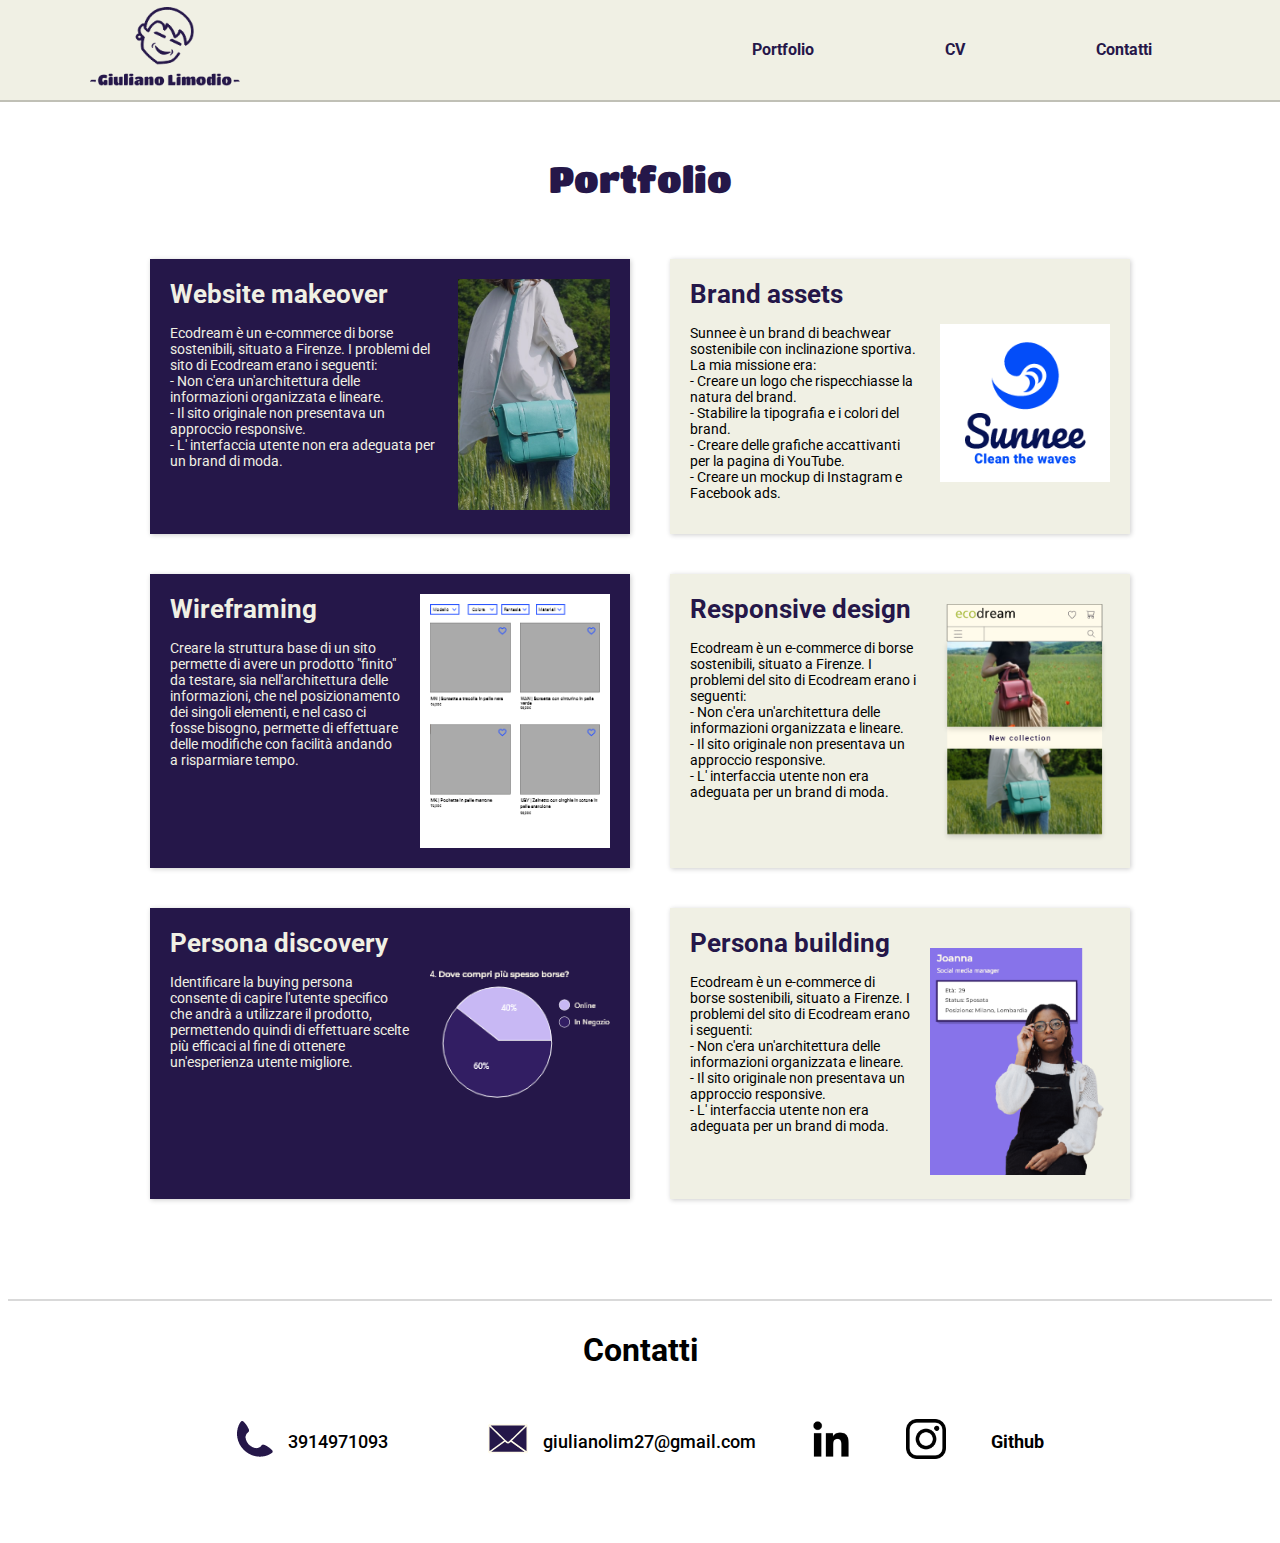
==== portfolio/index.html @ 0526e44e "Update index.html" ====
<!DOCTYPE html>
<html>
  <head>
    <link rel="stylesheet" href="/css/header.css">
    <link rel="stylesheet" href="/css/general.css">
    <link rel="stylesheet" href="/css/footer.css">
    <link rel="stylesheet" href="/css/portfolio.css">
    <link rel="preconnect" href="https://fonts.googleapis.com">
    <link rel="preconnect" href="https://fonts.gstatic.com" crossorigin>
    <link href="https://fonts.googleapis.com/css2?family=Roboto:wght@400;700&family=Titan+One&display=swap" rel="stylesheet"><link rel="preconnect" href="https://fonts.googleapis.com">
    <link rel="preconnect" href="https://fonts.gstatic.com" crossorigin>
    <link href="https://fonts.googleapis.com/css2?family=Roboto:wght@400;700&family=Titan+One&display=swap" rel="stylesheet">
    <meta property="og:title" content="Giuliano Limodio - UX/UI designer" />
    <meta property="og:type" content="Website" />
    <meta property="og:url" content="https://giulianolim.github.io" />
    <meta property="og:image" content="https://giulianolim.github.io/assets/images/foto-copertina.jpg" />
    <link rel="icon" type="image/x-icon" href="/assets/icons/favicon.ico">
  </head>
  <body>
    <header>
      <div>
        <a href="/index.html">
        <img class="logo-header" src="/assets/images/logo.png" alt="Logo">
        </a>
      </div>
      <nav>
        <a href="/portfolio">
        <div class="nav-bar">
          Portfolio
        </div>
      </a>
        <a href="/assets/files/curriculum.pdf" rel="noopener" target="_blank">
        <div class="nav-bar">
          CV
        </div>
        </a>
        <a href="#bottom">
        <div class="nav-bar">
          Contatti
        </div> 
        </a> 
      </nav>
    </header>
      
    <div class="title-big">
      Portfolio
    </div>

    <div class="portfolio-grid">

      <div class="purple-item">
        <div class="overlay">
          <a href="/assets/files/Progetto User Interface 1 di Giuliano Limodio.pdf" rel="noopener" target="_blank">
            <button class="button-1">
              Visualizza progetto
            </button>
          </a>          
      </div>
        <div class="purple-item-text">
          <div class="title-medium">
            Website makeover
          </div>
          <div class="description">
            <p>
              Ecodream è un e-commerce di borse sostenibili, situato a Firenze.
              I problemi del sito di Ecodream erano i seguenti:
              <br />- Non c'era un'architettura delle informazioni organizzata e lineare.
              <br />- Il sito originale non presentava un approccio responsive.
              <br />- L' interfaccia utente non era adeguata per un brand di moda.
            </p>
          </div>
        </div>
        <div class="img-holder">
          <img src="/assets/images/copertina-ecodream.png" alt="Copertina progetto Ecodream">
        </div>
      </div>

      <div class="white-item">
        <div class="overlay">
          <a href="/assets/files/Progetto grafica UXUI di Giuliano Limodio.pdf" rel="noopener" target="_blank">
            <button class="button-1">
              Visualizza progetto
            </button>
          </a>          
      </div>
        <div class="white-item-text">
          <div class="title-medium">
            Brand assets
          </div>
          <div class="description">
            <p>
                Sunnee è un brand di beachwear 
                sostenibile con inclinazione 
                sportiva. 
                <br />La mia missione era:  
                <br /> - Creare un logo che rispecchiasse 
                la natura del brand.
                <br /> - Stabilire la tipografia e i colori del 
                brand.
                <br /> - Creare delle grafiche accattivanti 
                per la pagina di YouTube. 
                <br /> - Creare un mockup di Instagram e 
                Facebook ads. 

            </p>
          </div>
        </div>
        <div class="img-sunnee">
          <img src="/assets/images/copertina-sunnee.png" alt="Copertina progetto Sunnee">
        </div>
      </div>      

      <div class="purple-item">
        <div class="overlay">
          <a href="/assets/files/Progetto Wireframing 1 di Giuliano Limodio.pdf" rel="noopener" target="_blank">
            <button class="button-1">
              Visualizza progetto
            </button>
          </a>          
      </div>
        <div class="purple-item-text">
            <div class="title-medium">
              Wireframing
            </div>
          <div class="description">
            Creare la struttura base di un sito permette di avere 
            un prodotto "finito" da testare, sia nell'architettura 
            delle informazioni, che nel posizionamento dei singoli  
            elementi, e nel caso ci fosse bisogno, permette di 
            effettuare delle modifiche con facilità andando a 
            risparmiare tempo. 
          </div>
        </div>
        <div class="img-wireframes">
          <img src="/assets/images/copertina-wireframes.png" alt="Copertina progetto Wireframes">
        </div>
      </div>
      
      <div class="white-item">
        <div class="overlay">
          <a href="/assets/files/Progetto User Interface 2 di Giuliano Limodio.pdf" rel="noopener" target="_blank">
            <button class="button-1">
              Visualizza progetto
            </button>
          </a>          
      </div>
        <div class="white-item-text">
          <div class="title-medium">
            Responsive design
          </div>
          <div class="description">
            <p>
              Ecodream è un e-commerce di borse sostenibili, situato a Firenze.
              I problemi del sito di Ecodream erano i seguenti:
              <br />- Non c'era un'architettura delle informazioni organizzata e lineare.
              <br />- Il sito originale non presentava un approccio responsive.
              <br />- L' interfaccia utente non era adeguata per un brand di moda.
            </p>
          </div>
        </div>
        <div class="img-mobile">
          <img src="/assets/images/copertina-mobile.png" alt="Copertina progetto Ecodream mobile">
        </div>
      </div>
      
      <div class="purple-item">
        <div class="overlay">
          <a href="/assets/files/Progetto Discovery di Giuliano Limodio.pdf" rel="noopener" target="_blank">
            <button class="button-1">
              Visualizza progetto
            </button>
          </a>          
      </div>
        <div class="purple-item-text">
            <div class="title-medium">
              Persona discovery
            </div>
          <div class="description">
            Identificare la buying persona consente 
            di capire l'utente specifico che andrà a utilizzare 
            il prodotto, permettendo quindi di effettuare scelte 
            più efficaci al fine di ottenere un'esperienza utente 
            migliore.
          </div>
        </div>
        <div class="img-discovery1">
          <img src="/assets/images/copertina-discovery1.png" alt="Copertina progetto Discovery">
        </div>
      </div>

      <div class="white-item">
        <div class="overlay">
          <a href="/assets/files/Progetto Discovery 2 di Giuliano Limodio.pdf" rel="noopener" target="_blank">
            <button class="button-1">
              Visualizza progetto
            </button>
          </a>          
      </div>
        <div class="white-item-text">
          <div class="title-medium">
            Persona building
          </div>
          <div class="description">
            <p>
              Ecodream è un e-commerce di borse sostenibili, situato a Firenze.
              I problemi del sito di Ecodream erano i seguenti:
              <br />- Non c'era un'architettura delle informazioni organizzata e lineare.
              <br />- Il sito originale non presentava un approccio responsive.
              <br />- L' interfaccia utente non era adeguata per un brand di moda.
            </p>
          </div>
        </div>
        <div class="img-discovery2">
          <img src="/assets/images/copertina-discovery2.png" alt="Copertina progetto Discovery 2">
        </div>
      </div>

    </div>

    <a id="bottom"></a>
    <div class="footer">
      <div class="title-medium">
        Contatti
      </div>
      <div class="contacts">
        <div class="phone-number">
          <div>
            <img src="/assets/icons/icona-cell.png" alt="Cell icon">
          </div>
          <div>
           3914971093
          </div>
        </div>
        <div class="email-address">
          <div>
            <img src="/assets/icons/icona-mail.png" alt="mail icon">
          </div>
          <div>
             giulianolim27@gmail.com
          </div>
          <a href="https://www.linkedin.com/in/giuliano-limodio-9b87b124b/" rel="noopener" target="_blank">
            <img class="social-icon" src="/assets/icons/linkedin-icon.png" alt="Icona Linkedin">
          </a>
          <a href="https://www.instagram.com/giuliano_limodio/" rel="noopener" target="_blank">
            <img class="social-icon" src="/assets/icons/instagram-icon.png" alt="Icona Instagram">
          </a>
          <a class="github-link" href="https://github.com/GiulianoLim" rel="noopener" target="_blank">
            Github
          </a>
        </div>
      </div>
  </body>
</html>
---- css/header.css ----
header {
  display: flex;
  justify-content: space-between;
  align-items: center;
  height: 100px;
  background-color: rgb(240, 240, 228);
  position: fixed;
  width: 100%;
  top:0;
  left:0;
  border-bottom: 2px solid rgba(0, 0, 0, 0.2);
  z-index: 100;
}

header a:link,
header a:visited,
header a:hover,
header a:active {
  color: #251749;
  text-decoration: none;
}

nav {
  display: flex;
  justify-content: space-between;
  line-height: 100px;
  font-weight: 700;
  max-width: 400px;
  flex: 1;
  color: #251749;
  cursor: pointer;
  transition: color 0.15s;
  min-width: 180px;
  padding-right: 10%;
}

.nav-bar:hover {
  color: #3d2679;
}


.logo-header {
  width: 150px;
  padding-right: 150px;
  padding-left: 30%;
}
---- css/general.css ----
body { 
  font-family: Roboto, Arial;
  padding-top: 50px;
  background-color: rgb(240, 240, 228);
  margin-bottom: 80px;
}

p {
  margin: 0;
}


a {
  text-decoration: none;
}
---- css/footer.css ----
.footer .title-medium {
  font-size: 32px;
  display: flex;
  justify-content: center;
  margin-bottom: 50px;
 }
 
 .footer {
   padding-top: 30px;
   border-top: 2px solid rgba(0,0,0, 0.15)
 
 }
 .contacts {
   display: flex; 
   gap: 100px;
   align-items: center;
   justify-content: center;
 }
 
 .phone-number,
 .email-address {
   display: flex; 
   align-items: center;
   gap: 15px;
   font-size: 18px;
   font-weight: 500;
 }

 .social-icon {
  height: 40px;
  margin-left: 40px;
 }

 .github-link {
  margin-left: 30px;
  color: black;
  font-size: 18px;
  font-weight: 700;
 }
---- css/portfolio.css ----
body {
  background-color: white;
}

.portfolio-grid {
  display: grid;
  grid-template-columns: 1fr 1fr;
  justify-content: center;
  row-gap: 40px;
  column-gap: 40px;
  margin-left: 12%;
  margin-right: 12%; 
  margin-bottom: 100px;
}



@media screen and (max-width: 950px) {
  .portfolio-grid {
    grid-template-columns: 1fr;
  }
}

@media screen and (min-width: 1440px) {
  .portfolio-grid {
    grid-template-columns: 1fr 1fr 1fr;
  }
}


.title-big {
  font-family: titan one, roboto, arial;
  font-size: 36px;
  margin: 100px 0px 60px 0px;
  color: #251749;
  text-align: center;
}

.title-medium {
  font-size: 26px;
  font-weight: 700;
  margin-bottom: 16px;
}

.overlay {
  display: none;
}

.purple-item {
  display: flex;
  background-color: #251749;
  color: rgb(240, 240, 228);
  padding: 20px;
  gap: 20px;
  max-width: 500px;
  box-shadow: 1px 1px 5px rgba(0, 0, 0, 0.2);
  position: relative;
}


.purple-item:hover .overlay,
.white-item:hover .overlay {
  display: flex;
  align-items: center; 
  justify-content: center;
  position: absolute;
  top: 0;
  left: 0;
  right: 0;
  bottom: 0;
  background-color: rgba(0, 0, 0, 0.75);
  z-index: 99;

}

.purple-item:hover .button-1,
.white-item:hover .button-1 {
  padding: 12px 12px;
  border: none;
  background-color: #E85F5C;
  color: white;
  font-size: 16px;
  font-weight: 700;
  cursor: pointer;
}

.purple-item:hover .button-1:hover,
.white-item:hover .button-1:hover{
  background-color: #e74543;
}

.purple-item:hover .button-1:active,
.white-item:hover .button-1:active {
  background-color: #e73b38;
}

.purple-item-text {
  font-size: 14px;
  width: 400px; 
}

.purple-item img {
  width: 100%;
  max-width: 250px;
}


.white-item {
  display: flex;
  background-color: rgb(240, 240, 228);
  color: black;
  padding: 20px;
  gap: 20px;
  max-width: 500px;
  box-shadow: 1px 1px 5px rgba(0, 0, 0, 0.2);
  position: relative;
}

.white-item .title-medium {
  color: #251749;
}

.white-item-text {
  font-size: 14px;
  width: 400px; 
}

.white-item img {
  width: 100%;
  max-width: 250px;
}

.img-sunnee {
  width: 100%;
  max-width: 170px;
  margin-top: 45px;
}

.img-wireframes {
  padding: 10px;
  background-color: white;
  width: 100%;
  max-width: 170px;
}

.img-mobile {
  width: 100%;
  max-width: 170px;
  margin-top: 10px;
}

.img-discovery1 {
  margin-top: 40px;
  width: 100%;
  max-width: 180px;
}

.img-discovery2 {
  margin-top: 20px;
  width: 100%;
  max-width: 180px;
}
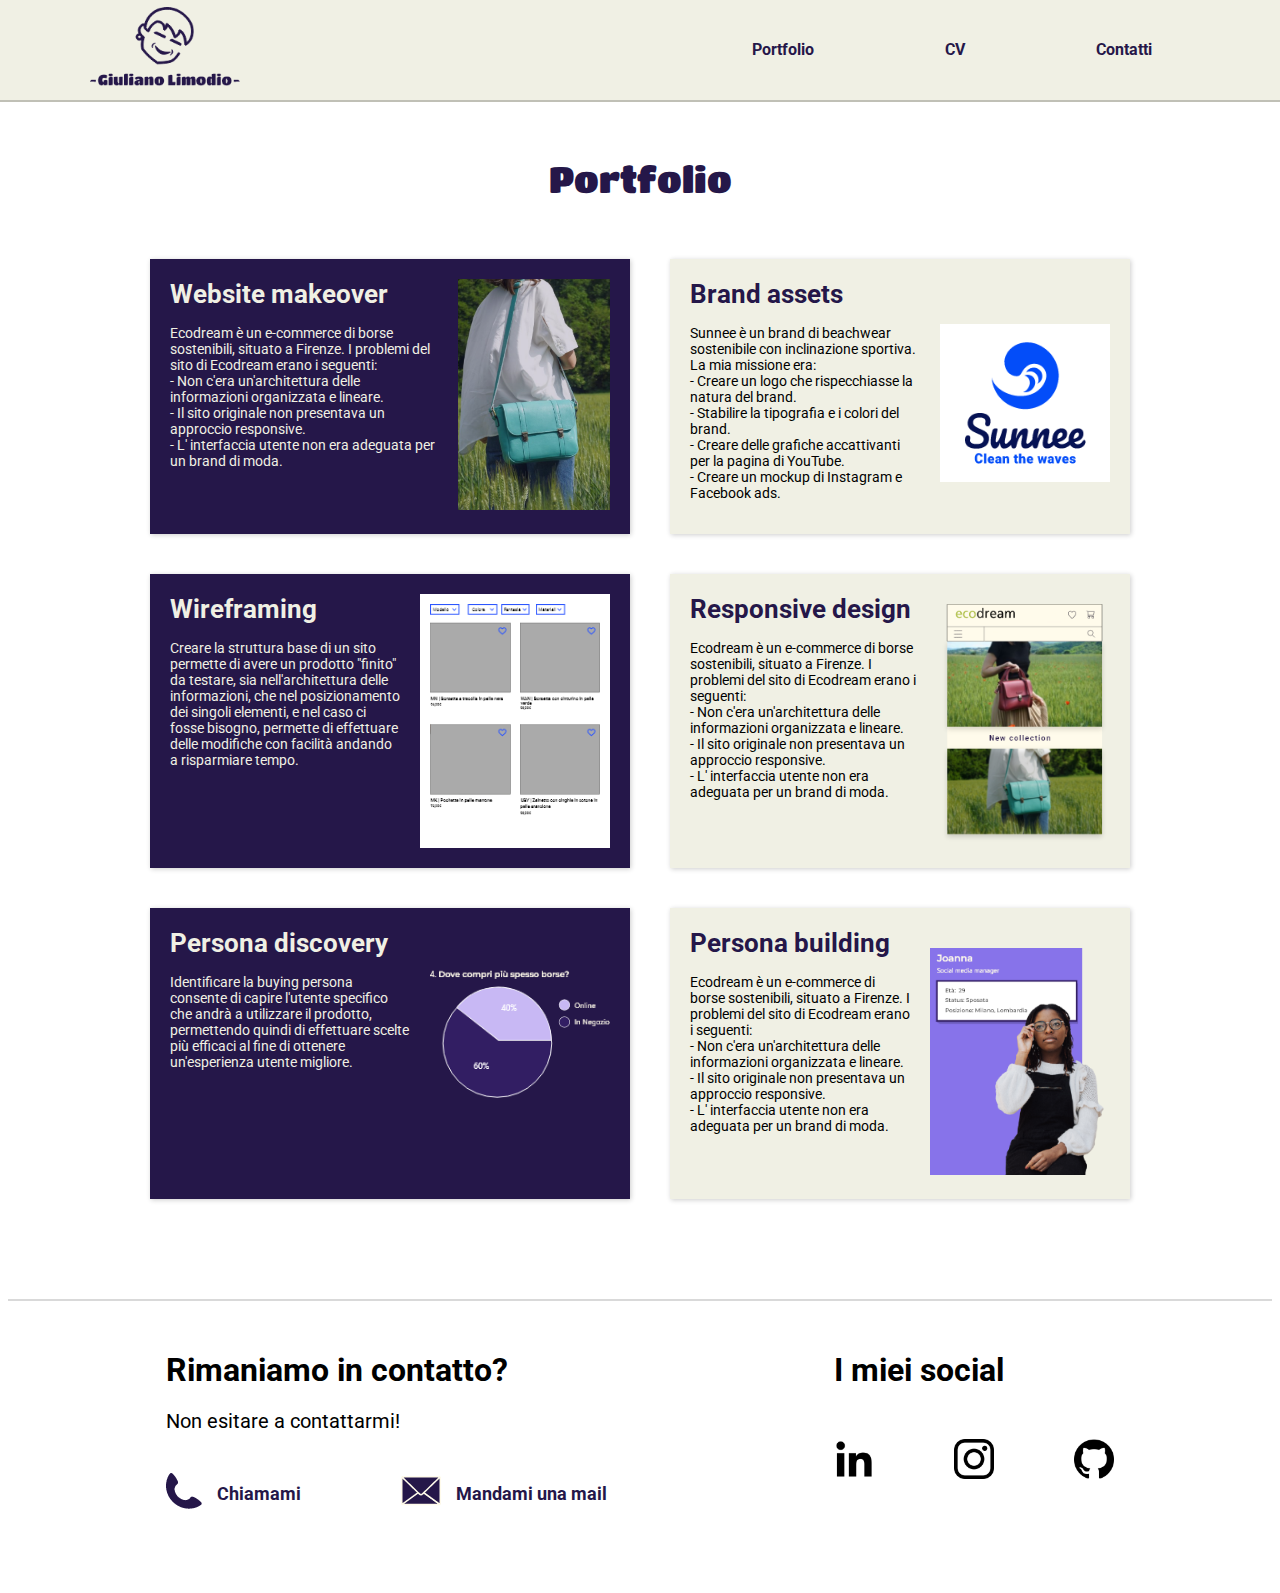
==== commit 6e7d46e5: "footer update" ====
--- a/portfolio/index.html
+++ b/portfolio/index.html
@@ -219,35 +219,58 @@
 
     <a id="bottom"></a>
     <div class="footer">
-      <div class="title-medium">
-        Contatti
-      </div>
-      <div class="contacts">
-        <div class="phone-number">
-          <div>
-            <img src="/assets/icons/icona-cell.png" alt="Cell icon">
-          </div>
-          <div>
-           3914971093
-          </div>
-        </div>
-        <div class="email-address">
-          <div>
-            <img src="/assets/icons/icona-mail.png" alt="mail icon">
-          </div>
-          <div>
-             giulianolim27@gmail.com
-          </div>
-          <a href="https://www.linkedin.com/in/giuliano-limodio-9b87b124b/" rel="noopener" target="_blank">
-            <img class="social-icon" src="/assets/icons/linkedin-icon.png" alt="Icona Linkedin">
-          </a>
-          <a href="https://www.instagram.com/giuliano_limodio/" rel="noopener" target="_blank">
-            <img class="social-icon" src="/assets/icons/instagram-icon.png" alt="Icona Instagram">
-          </a>
-          <a class="github-link" href="https://github.com/GiulianoLim" rel="noopener" target="_blank">
-            Github
-          </a>
-        </div>
-      </div>
+
+      <div class="contacts-section">
+        <div class="title-medium">
+          Rimaniamo in contatto?
+        </div>
+        <div class="footer-text">
+          Non esitare a contattarmi!
+        </div>
+        <div class="contacts">
+          <div class="phone-number">
+            <div>
+              <img src="/assets/icons/icona-cell.png" alt="Cell icon">
+            </div>
+            <div>
+              <a href="tel:3914971093">
+                Chiamami
+              </a>
+            </div>
+          </div>
+          <div class="email-address">
+            <div>
+              <img src="/assets/icons/icona-mail.png" alt="mail icon">
+            </div>
+            <div>
+              <a href="mailto:giulianolim27@gmail.com">Mandami una mail</a>
+            </div>
+          </div>
+        </div>
+      </div>
+     
+      <div class="social-section">   
+        <div class="title-medium">
+          I miei social
+        </div>
+          <div class="social-links">
+            <div>
+              <a href="https://www.linkedin.com/in/giuliano-limodio-9b87b124b/" rel="noopener" target="_blank">
+                <img class="social-icon" src="/assets/icons/linkedin-icon.png" alt="Icona Linkedin">
+              </a>
+            </div>       
+            <div>
+              <a href="https://www.instagram.com/giuliano_limodio/" rel="noopener" target="_blank">
+                <img class="social-icon" src="/assets/icons/instagram-icon.png" alt="Icona Instagram">
+              </a>
+            </div>
+            <div>
+              <a class="github-link" href="https://github.com/GiulianoLim" rel="noopener" target="_blank">
+                <img class="social-icon" src="/assets/icons/github-icon.png" alt="Icona Github">
+              </a>
+            </div>         
+          </div>
+      </div>
+    </div>
   </body>
 </html>--- a/css/footer.css
+++ b/css/footer.css
@@ -1,20 +1,33 @@
-.footer .title-medium {
+
+ .footer {
+   display: flex;
+   justify-content: center;
+   gap: 100px;
+   padding-top: 50px;
+   border-top: 2px solid rgba(0,0,0, 0.15);
+   flex: 1 1;
+ }
+
+ .contacts-section {
+  padding-left: 10%;
+ }
+
+ .contacts-section .title-medium {
   font-size: 32px;
   display: flex;
-  justify-content: center;
-  margin-bottom: 50px;
+  margin-bottom: 20px;
  }
- 
- .footer {
-   padding-top: 30px;
-   border-top: 2px solid rgba(0,0,0, 0.15)
- 
- }
+
+ .footer-text {
+  display: flex;
+  font-size: 20px;
+  margin-bottom: 40px;
+}
+
  .contacts {
    display: flex; 
    gap: 100px;
    align-items: center;
-   justify-content: center;
  }
  
  .phone-number,
@@ -26,15 +39,43 @@
    font-weight: 500;
  }
 
+  .social-section {
+    padding-left: 10%;
+    padding-right: 10%;
+  } 
+
+  .social-section .title-medium {
+    font-size: 32px;
+    display: flex;
+    margin-bottom: 20px;
+   }
+
+ .social-links {
+  display: flex; 
+  gap: 80px;
+}
+
  .social-icon {
+  display: flex;
   height: 40px;
-  margin-left: 40px;
+  align-items: center;
+  margin-top: 30px;
  }
 
  .github-link {
-  margin-left: 30px;
   color: black;
-  font-size: 18px;
+  font-size: 20px;
   font-weight: 700;
  }
 
+.footer a {
+  color: #251749;
+  font-weight: 700;
+}
+
+.footer a:hover {
+  color: #422982;
+}
+
+
+
--- a/css/portfolio.css
+++ b/css/portfolio.css
@@ -15,13 +15,13 @@
 
 
 
-@media screen and (max-width: 950px) {
+@media screen and (max-width: 980px) {
   .portfolio-grid {
     grid-template-columns: 1fr;
   }
 }
 
-@media screen and (min-width: 1440px) {
+@media screen and (min-width: 1500px) {
   .portfolio-grid {
     grid-template-columns: 1fr 1fr 1fr;
   }
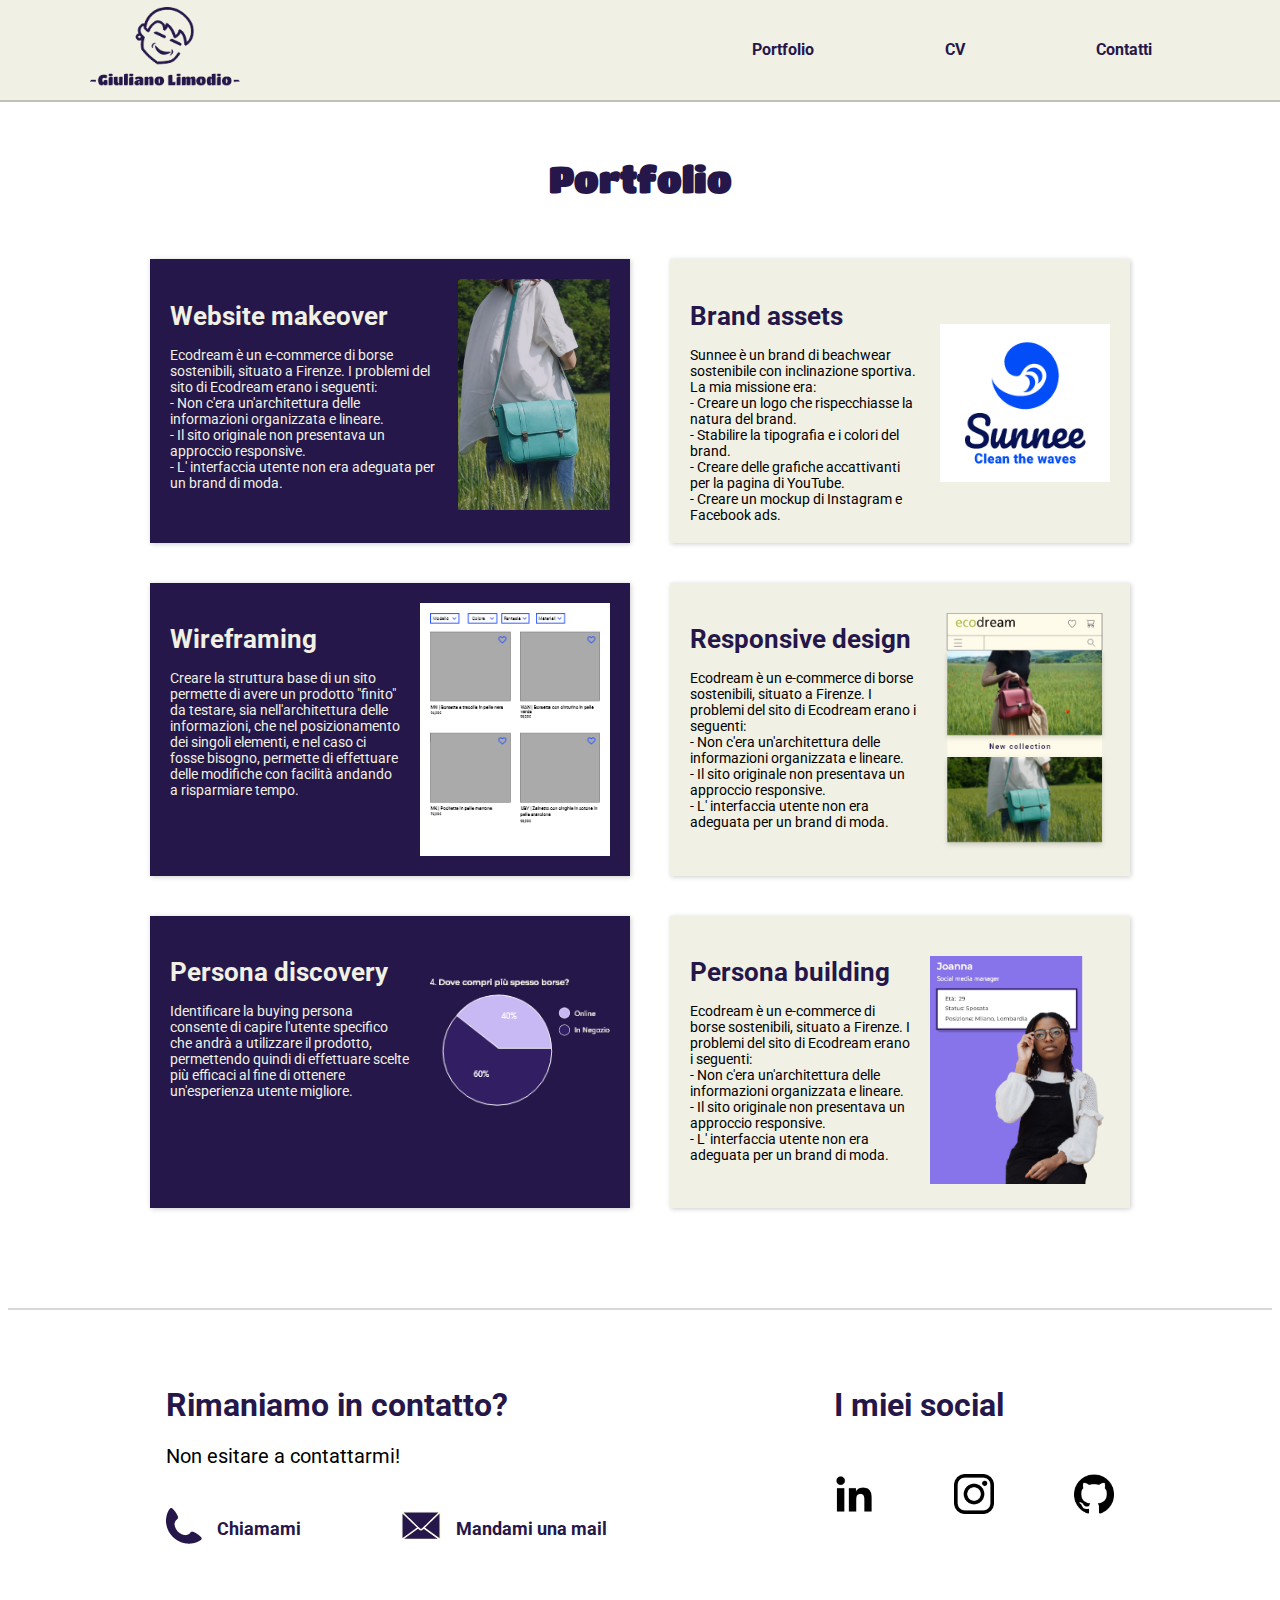
==== commit 98b50fd8: "updated" ====
--- a/portfolio/index.html
+++ b/portfolio/index.html
@@ -42,9 +42,9 @@
       </nav>
     </header>
       
-    <div class="title-big">
+    <h1 class="title-big">
       Portfolio
-    </div>
+    </h1>
 
     <div class="portfolio-grid">
 
@@ -57,9 +57,9 @@
           </a>          
       </div>
         <div class="purple-item-text">
-          <div class="title-medium">
+          <h2 class="title-medium">
             Website makeover
-          </div>
+          </h2>
           <div class="description">
             <p>
               Ecodream è un e-commerce di borse sostenibili, situato a Firenze.
@@ -84,9 +84,9 @@
           </a>          
       </div>
         <div class="white-item-text">
-          <div class="title-medium">
+          <h2 class="title-medium">
             Brand assets
-          </div>
+          </h2>
           <div class="description">
             <p>
                 Sunnee è un brand di beachwear 
@@ -119,9 +119,9 @@
           </a>          
       </div>
         <div class="purple-item-text">
-            <div class="title-medium">
+            <h2 class="title-medium">
               Wireframing
-            </div>
+            </h2>
           <div class="description">
             Creare la struttura base di un sito permette di avere 
             un prodotto "finito" da testare, sia nell'architettura 
@@ -145,9 +145,9 @@
           </a>          
       </div>
         <div class="white-item-text">
-          <div class="title-medium">
+          <h2 class="title-medium">
             Responsive design
-          </div>
+          </h2>
           <div class="description">
             <p>
               Ecodream è un e-commerce di borse sostenibili, situato a Firenze.
@@ -172,9 +172,9 @@
           </a>          
       </div>
         <div class="purple-item-text">
-            <div class="title-medium">
+            <h2 class="title-medium">
               Persona discovery
-            </div>
+            </h2>
           <div class="description">
             Identificare la buying persona consente 
             di capire l'utente specifico che andrà a utilizzare 
@@ -197,9 +197,9 @@
           </a>          
       </div>
         <div class="white-item-text">
-          <div class="title-medium">
+          <h2 class="title-medium">
             Persona building
-          </div>
+          </h2>
           <div class="description">
             <p>
               Ecodream è un e-commerce di borse sostenibili, situato a Firenze.
@@ -214,16 +214,14 @@
           <img src="/assets/images/copertina-discovery2.png" alt="Copertina progetto Discovery 2">
         </div>
       </div>
-
     </div>
 
     <a id="bottom"></a>
     <div class="footer">
-
       <div class="contacts-section">
-        <div class="title-medium">
+        <h2 class="title-medium">
           Rimaniamo in contatto?
-        </div>
+        </h2>
         <div class="footer-text">
           Non esitare a contattarmi!
         </div>
@@ -250,9 +248,9 @@
       </div>
      
       <div class="social-section">   
-        <div class="title-medium">
+        <h2 class="title-medium">
           I miei social
-        </div>
+        </h2>
           <div class="social-links">
             <div>
               <a href="https://www.linkedin.com/in/giuliano-limodio-9b87b124b/" rel="noopener" target="_blank">
--- a/css/footer.css
+++ b/css/footer.css
@@ -12,10 +12,12 @@
   padding-left: 10%;
  }
 
- .contacts-section .title-medium {
+ .contacts-section .title-medium,
+ .social-section .title-medium {
   font-size: 32px;
   display: flex;
   margin-bottom: 20px;
+  color: #251749;
  }
 
  .footer-text {
@@ -43,12 +45,6 @@
     padding-left: 10%;
     padding-right: 10%;
   } 
-
-  .social-section .title-medium {
-    font-size: 32px;
-    display: flex;
-    margin-bottom: 20px;
-   }
 
  .social-links {
   display: flex; 
